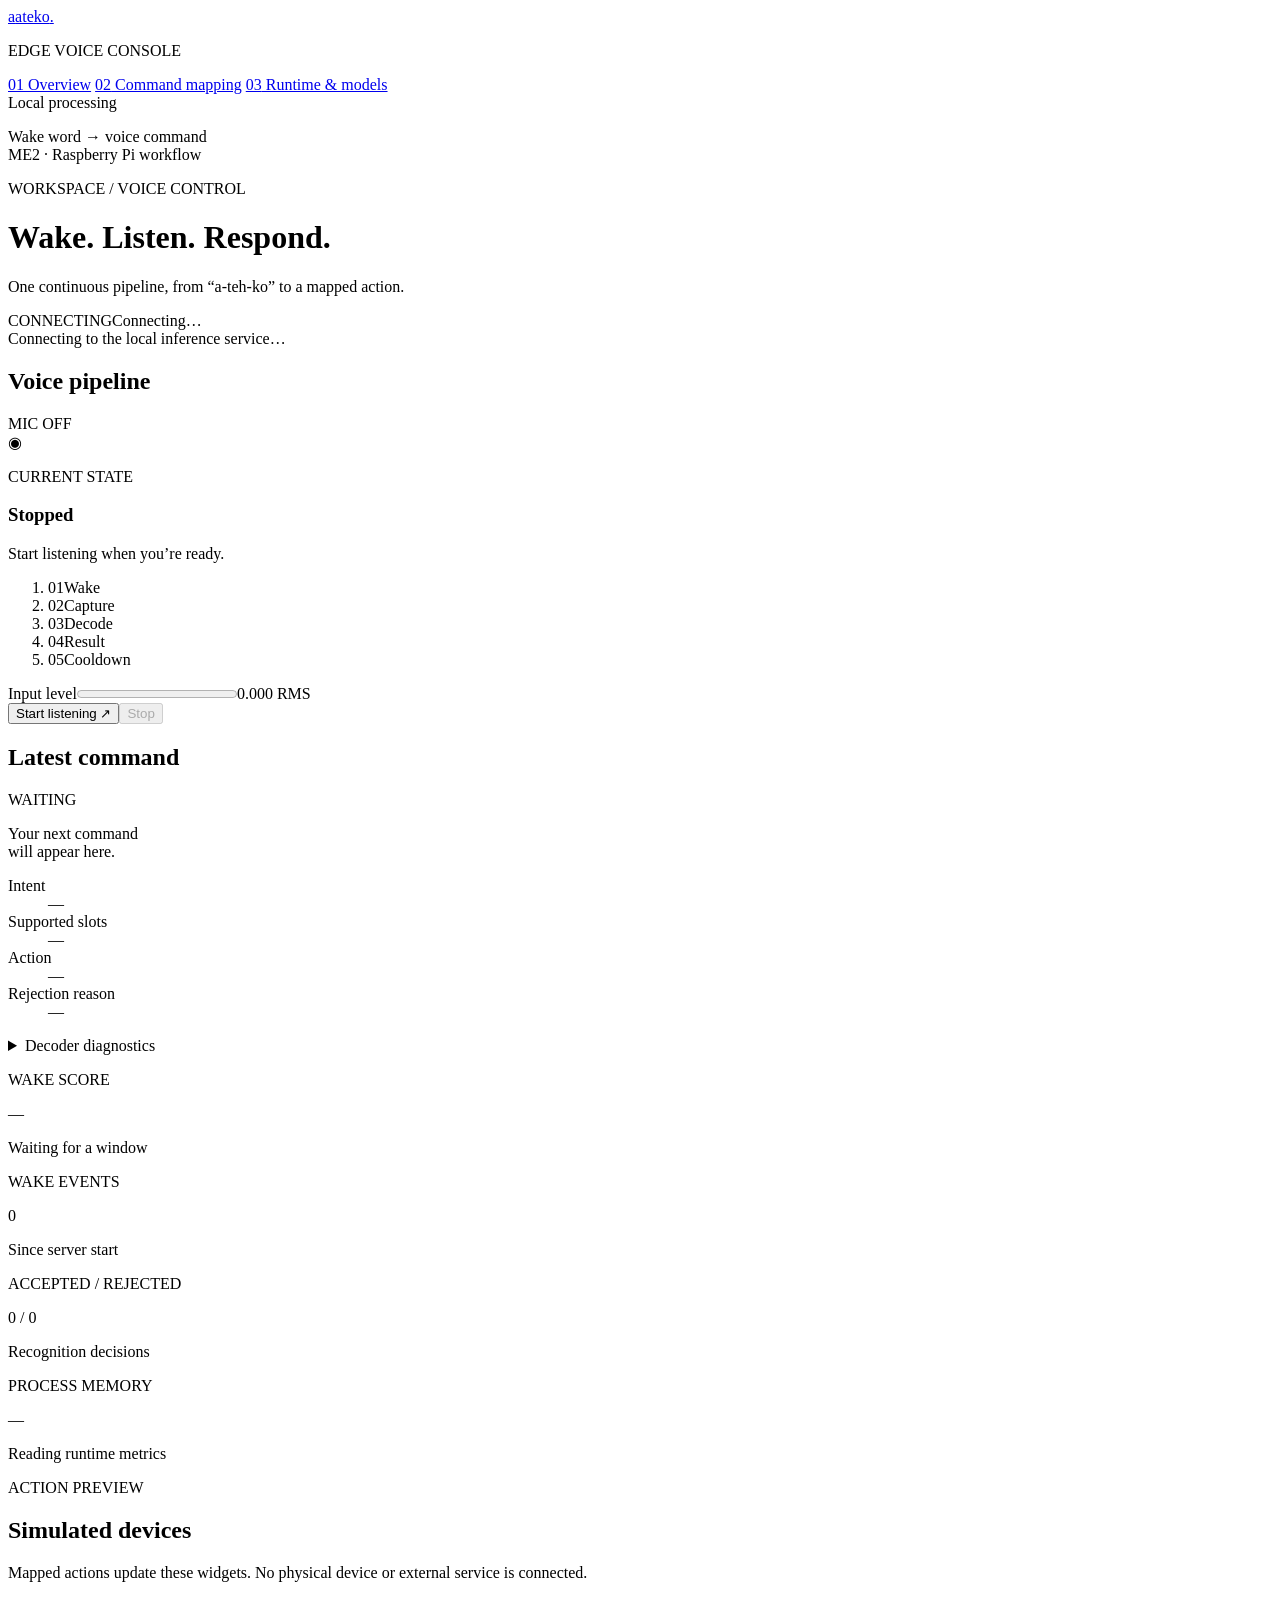
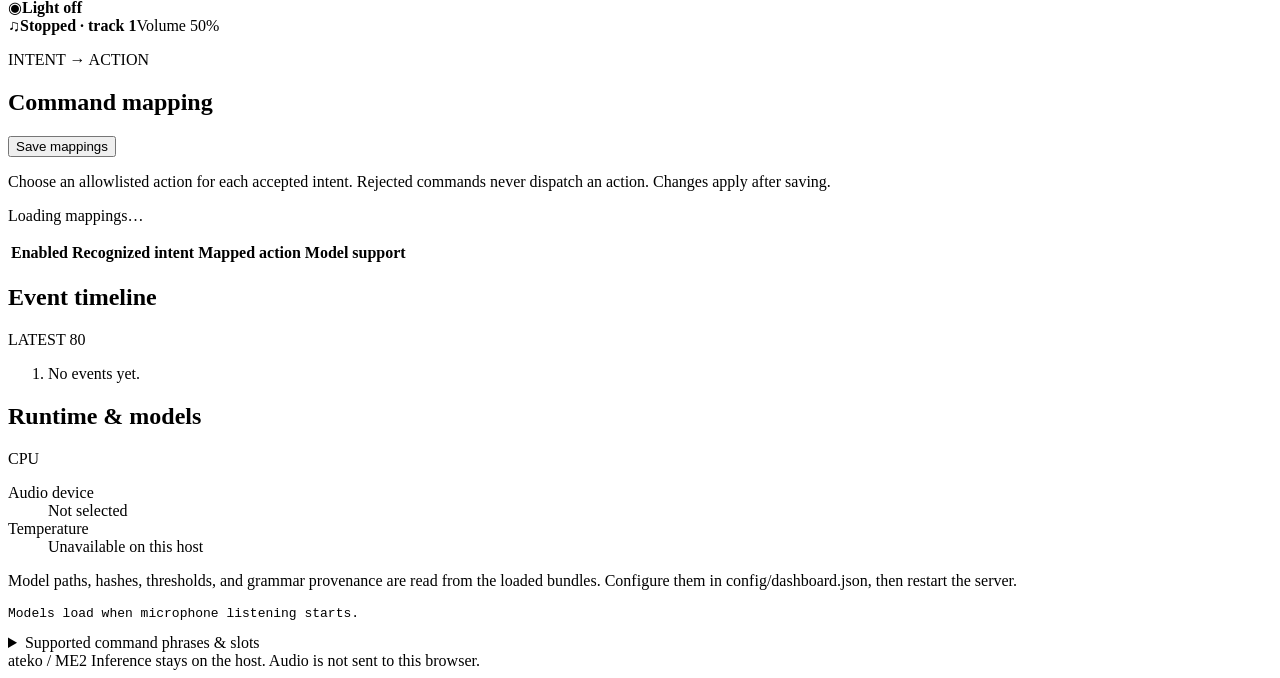
==== src/me2/dashboard_static/index.html @ 022452a9 "feat: add safe CTC trie and wake pipeline" ====
<!doctype html>
<html lang="en">
<head>
  <meta charset="utf-8">
  <meta name="viewport" content="width=device-width, initial-scale=1">
  <title>ateko · Voice control</title>
  <link rel="stylesheet" href="/dashboard.css">
  <script src="/dashboard.js" defer></script>
</head>
<body>
  <aside class="sidebar">
    <a class="brand" href="#overview"><span class="brand-icon">a</span>ateko<span class="brand-dot">.</span></a>
    <p class="eyebrow sidebar-label">EDGE VOICE CONSOLE</p>
    <nav aria-label="Dashboard sections">
      <a href="#overview"><span>01</span> Overview</a>
      <a href="#mapping"><span>02</span> Command mapping</a>
      <a href="#runtime"><span>03</span> Runtime &amp; models</a>
    </nav>
    <div class="sidebar-bottom">
      <span class="small-dot"></span> Local processing
      <p>Wake word → voice command<br>ME2 · Raspberry Pi workflow</p>
    </div>
  </aside>
  <main>
    <header id="overview">
      <div><p class="eyebrow">WORKSPACE / VOICE CONTROL</p><h1>Wake. Listen. Respond.</h1>
        <p class="subtitle">One continuous pipeline, from “a-teh-ko” to a mapped action.</p></div>
      <div class="connection"><span id="mode" class="badge">CONNECTING</span><span id="connection">Connecting…</span></div>
    </header>
    <div class="notice" id="notice">Connecting to the local inference service…</div>
    <div class="error" id="error" role="alert" hidden></div>
    <section class="overview-grid" aria-label="Live pipeline">
      <article class="pipeline card">
        <div class="card-heading"><h2>Voice pipeline</h2><span class="live-label" id="live-label">MIC OFF</span></div>
        <div class="state-display"><span class="orbit" aria-hidden="true">◉</span><div>
          <p class="eyebrow">CURRENT STATE</p><h3 id="state" aria-live="polite">Stopped</h3>
          <p id="state-detail">Start listening when you’re ready.</p></div></div>
        <ol class="stages" aria-label="Pipeline stages">
          <li data-state="LISTENING_FOR_WAKE"><span>01</span>Wake</li>
          <li data-state="CAPTURING_COMMAND"><span>02</span>Capture</li>
          <li data-state="DECODING"><span>03</span>Decode</li>
          <li data-state="ACCEPTED_OR_REJECTED"><span>04</span>Result</li>
          <li data-state="COOLDOWN"><span>05</span>Cooldown</li>
        </ol>
        <div class="audio-row"><label for="level">Input level</label><progress id="level" max="0.2" value="0"></progress><span id="rms">0.000 RMS</span></div>
        <div class="controls"><button id="start" type="button">Start listening <span>↗</span></button><button id="stop" class="secondary" type="button" disabled>Stop</button></div>
      </article>
      <article class="card result-card">
        <div class="card-heading"><h2>Latest command</h2><span id="result-badge" class="badge neutral">WAITING</span></div>
        <p id="transcript" class="transcript">Your next command<br>will appear here.</p>
        <dl class="result-data">
          <div><dt>Intent</dt><dd id="intent">—</dd></div>
          <div><dt>Supported slots</dt><dd id="slots">—</dd></div>
          <div><dt>Action</dt><dd id="action">—</dd></div>
          <div><dt>Rejection reason</dt><dd id="rejection">—</dd></div>
        </dl>
        <details><summary>Decoder diagnostics</summary><pre id="decoder">No result yet.</pre><p class="fine">Candidate posterior is relative to grammar candidates, not calibrated correctness.</p></details>
      </article>
    </section>
    <section class="stats" aria-label="Session metrics">
      <article class="card"><p class="eyebrow">WAKE SCORE</p><div class="stat-value" id="wake-score">—</div><p id="wake-detail">Waiting for a window</p></article>
      <article class="card"><p class="eyebrow">WAKE EVENTS</p><div class="stat-value" id="wake-count">0</div><p>Since server start</p></article>
      <article class="card"><p class="eyebrow">ACCEPTED / REJECTED</p><div class="stat-value" id="result-counts">0 <span>/ 0</span></div><p>Recognition decisions</p></article>
      <article class="card"><p class="eyebrow">PROCESS MEMORY</p><div class="stat-value" id="memory">—</div><p id="system-detail">Reading runtime metrics</p></article>
    </section>
    <section class="card demo-panel" id="demo-panel" hidden>
      <div><h2>Try the pipeline</h2><p>Send a synthetic wake + command. These examples exercise the state flow and mappings; they do not measure recognition quality.</p></div>
      <div class="demo-controls"><label class="sr-only" for="demo-intent">Example intent</label><select id="demo-intent"></select><button id="demo-send" type="button">Send example</button><button id="demo-reject" type="button" class="light">Try rejection</button></div>
    </section>
    <section class="card devices-panel" aria-label="Simulated devices">
      <div><p class="eyebrow">ACTION PREVIEW</p><h2>Simulated devices</h2><p>Mapped actions update these widgets. No physical device or external service is connected.</p></div>
      <div class="device-widgets"><div><span class="lamp" id="lamp" aria-hidden="true">◉</span><strong id="light-state">Light off</strong></div><div><span class="music" aria-hidden="true">♫</span><strong id="player-state">Stopped · track 1</strong><span id="volume-state">Volume 50%</span></div></div>
    </section>
    <section class="card" id="mapping">
      <div class="card-heading"><div><p class="eyebrow">INTENT → ACTION</p><h2>Command mapping</h2></div><button id="save-mappings" type="button" class="light">Save mappings</button></div>
      <p class="section-description">Choose an allowlisted action for each accepted intent. Rejected commands never dispatch an action. Changes apply after saving.</p>
      <p id="mapping-feedback" role="status" class="fine">Loading mappings…</p>
      <div class="table-scroll"><table><thead><tr><th scope="col">Enabled</th><th scope="col">Recognized intent</th><th scope="col">Mapped action</th><th scope="col">Model support</th></tr></thead><tbody id="mapping-rows"></tbody></table></div>
    </section>
    <section class="runtime-grid" id="runtime">
      <article class="card"><div class="card-heading"><h2>Event timeline</h2><span class="badge neutral">LATEST 80</span></div><ol id="events" class="events"><li>No events yet.</li></ol></article>
      <article class="card"><div class="card-heading"><h2>Runtime &amp; models</h2><span class="badge neutral">CPU</span></div><dl class="result-data"><div><dt>Audio device</dt><dd id="input-device">Not selected</dd></div><div><dt>Temperature</dt><dd id="temperature">Unavailable on this host</dd></div></dl><p class="fine">Model paths, hashes, thresholds, and grammar provenance are read from the loaded bundles. Configure them in config/dashboard.json, then restart the server.</p><pre id="models">Models load when microphone listening starts.</pre><details><summary>Supported command phrases &amp; slots</summary><pre id="grammar">No live grammar loaded.</pre></details></article>
    </section>
    <footer>ateko / ME2 <span>Inference stays on the host. Audio is not sent to this browser.</span></footer>
  </main>
</body>
</html>
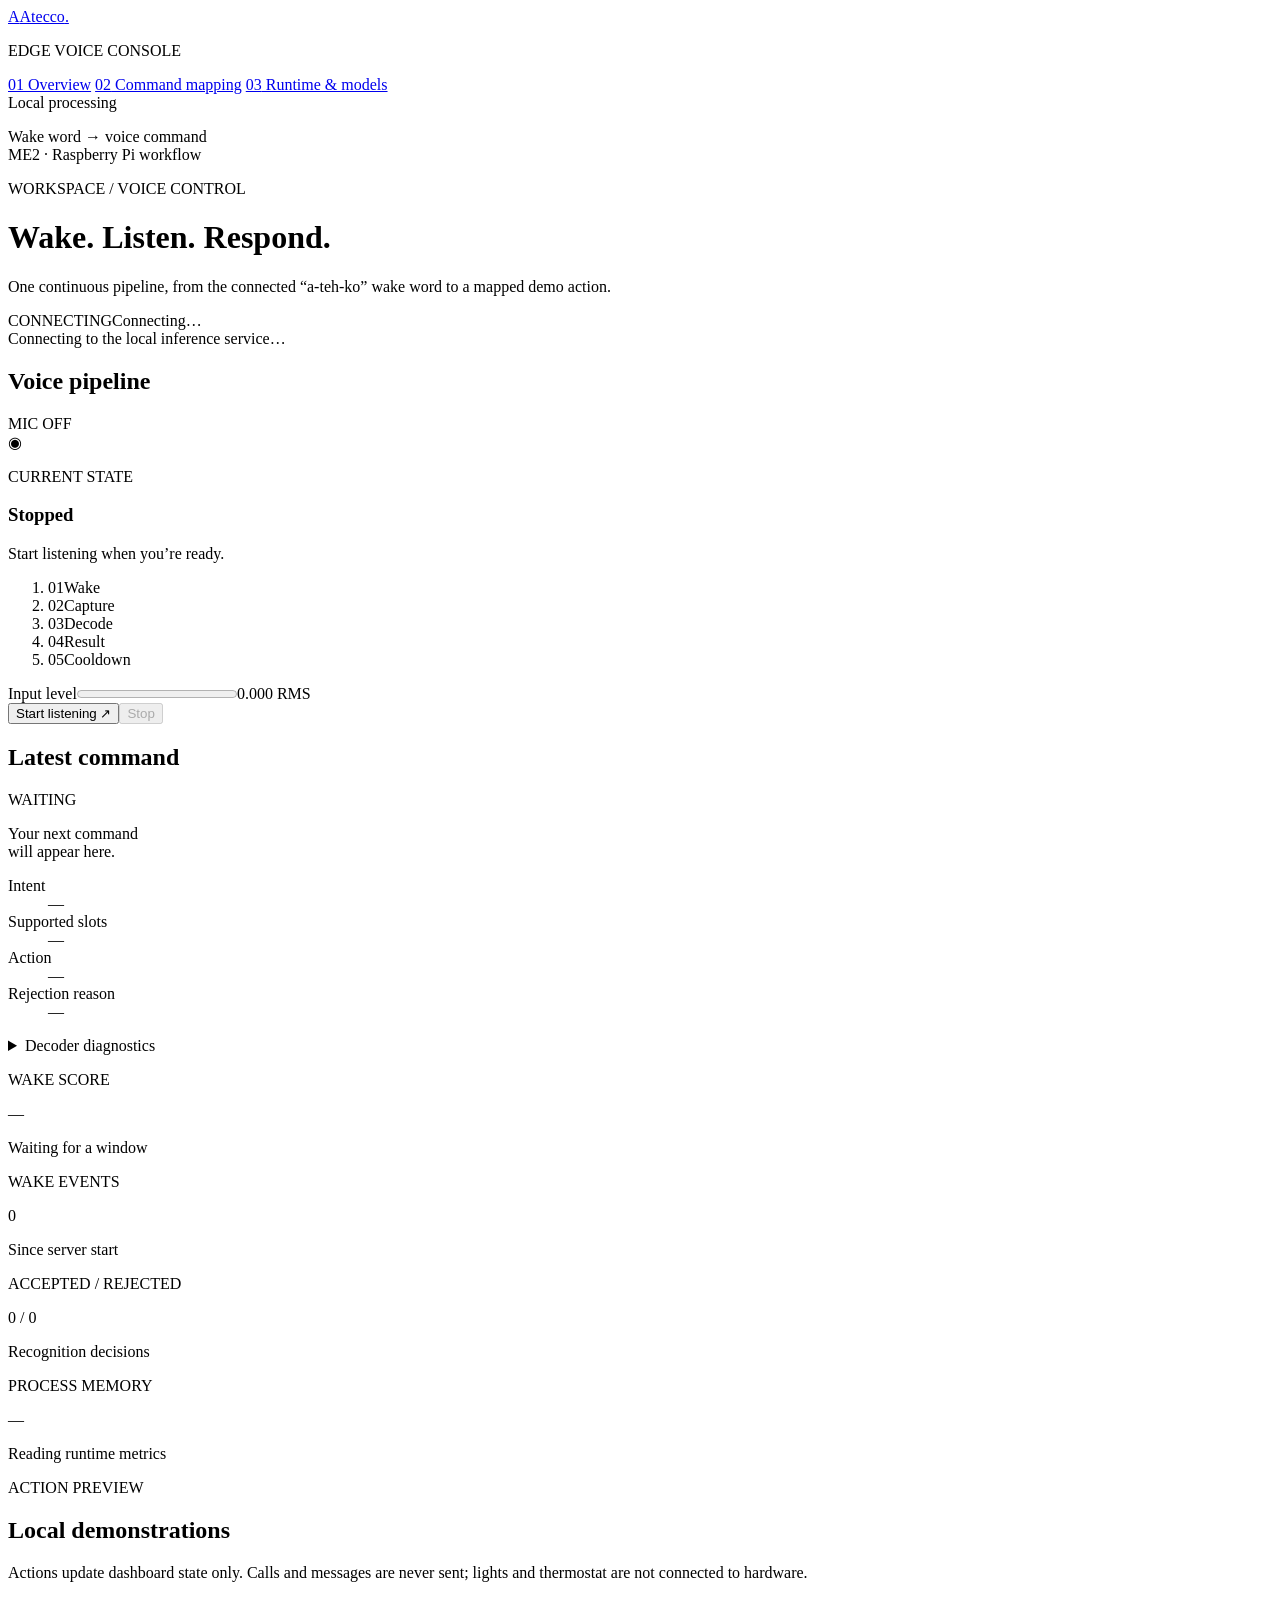
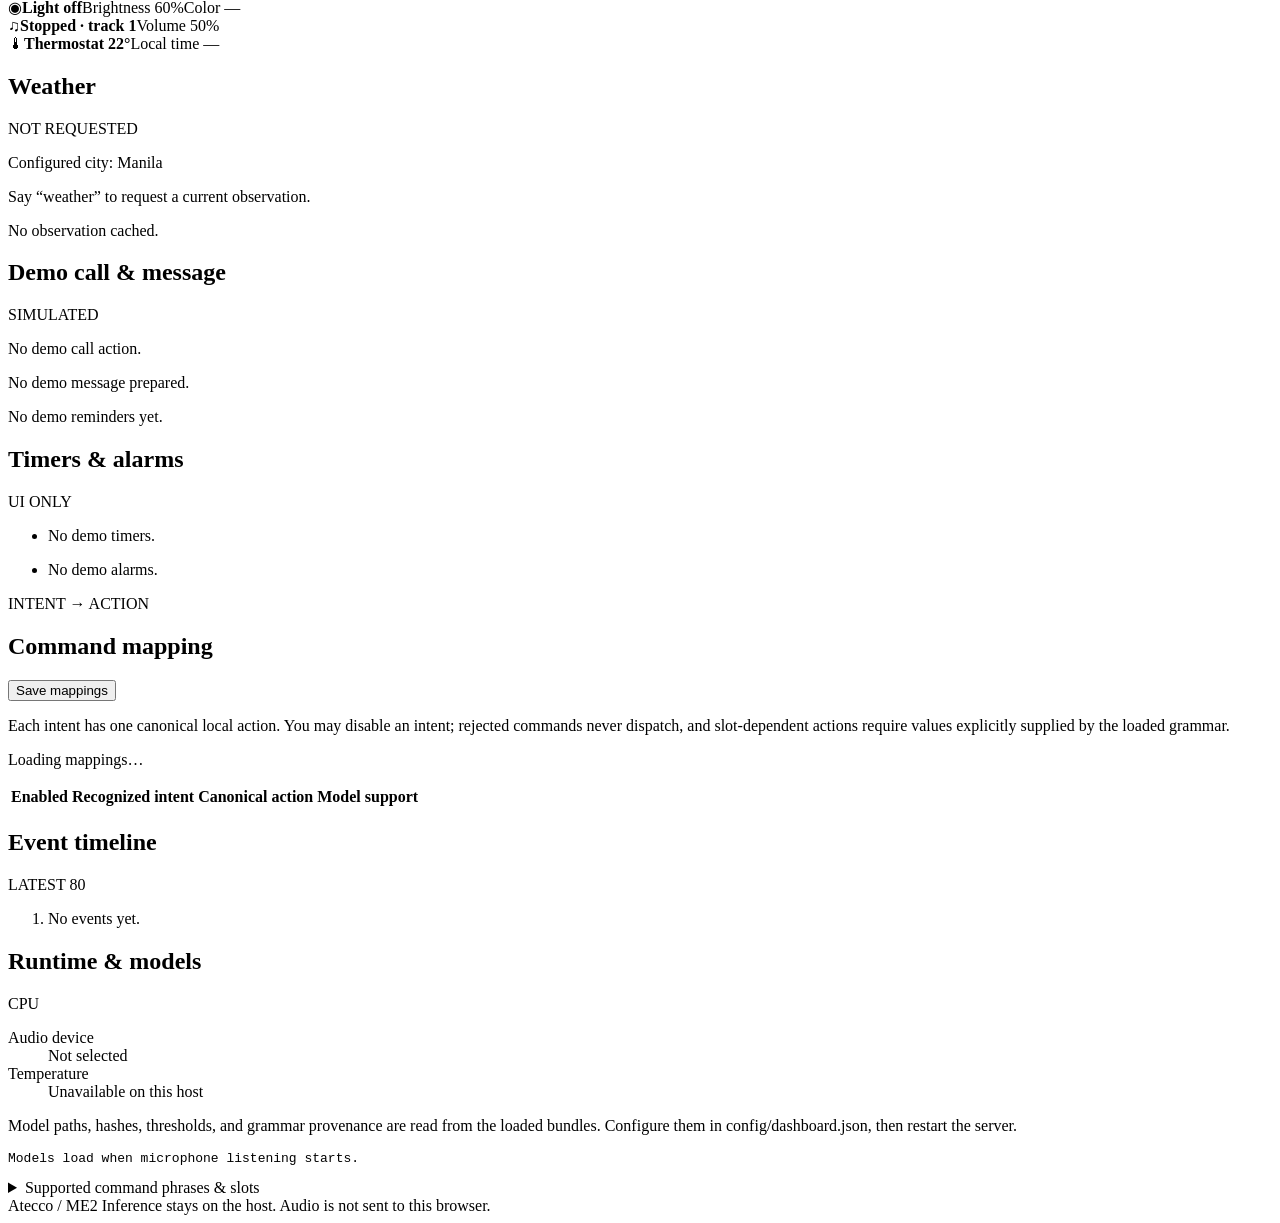
==== commit 20f793d4: "Implement safe Atecco dashboard action mapping" ====
--- a/src/me2/dashboard_static/index.html
+++ b/src/me2/dashboard_static/index.html
@@ -3,13 +3,14 @@
 <head>
   <meta charset="utf-8">
   <meta name="viewport" content="width=device-width, initial-scale=1">
-  <title>ateko · Voice control</title>
+  <title>Atecco · Voice control</title>
   <link rel="stylesheet" href="/dashboard.css">
+  <link rel="stylesheet" href="/dashboard-actions.css">
   <script src="/dashboard.js" defer></script>
 </head>
 <body>
   <aside class="sidebar">
-    <a class="brand" href="#overview"><span class="brand-icon">a</span>ateko<span class="brand-dot">.</span></a>
+    <a class="brand" href="#overview"><span class="brand-icon">A</span>Atecco<span class="brand-dot">.</span></a>
     <p class="eyebrow sidebar-label">EDGE VOICE CONSOLE</p>
     <nav aria-label="Dashboard sections">
       <a href="#overview"><span>01</span> Overview</a>
@@ -24,7 +25,7 @@
   <main>
     <header id="overview">
       <div><p class="eyebrow">WORKSPACE / VOICE CONTROL</p><h1>Wake. Listen. Respond.</h1>
-        <p class="subtitle">One continuous pipeline, from “a-teh-ko” to a mapped action.</p></div>
+        <p class="subtitle">One continuous pipeline, from the connected “a-teh-ko” wake word to a mapped demo action.</p></div>
       <div class="connection"><span id="mode" class="badge">CONNECTING</span><span id="connection">Connecting…</span></div>
     </header>
     <div class="notice" id="notice">Connecting to the local inference service…</div>
@@ -67,21 +68,44 @@
       <div><h2>Try the pipeline</h2><p>Send a synthetic wake + command. These examples exercise the state flow and mappings; they do not measure recognition quality.</p></div>
       <div class="demo-controls"><label class="sr-only" for="demo-intent">Example intent</label><select id="demo-intent"></select><button id="demo-send" type="button">Send example</button><button id="demo-reject" type="button" class="light">Try rejection</button></div>
     </section>
-    <section class="card devices-panel" aria-label="Simulated devices">
-      <div><p class="eyebrow">ACTION PREVIEW</p><h2>Simulated devices</h2><p>Mapped actions update these widgets. No physical device or external service is connected.</p></div>
-      <div class="device-widgets"><div><span class="lamp" id="lamp" aria-hidden="true">◉</span><strong id="light-state">Light off</strong></div><div><span class="music" aria-hidden="true">♫</span><strong id="player-state">Stopped · track 1</strong><span id="volume-state">Volume 50%</span></div></div>
+    <section class="card devices-panel" aria-label="Dashboard action preview">
+      <div><p class="eyebrow">ACTION PREVIEW</p><h2>Local demonstrations</h2><p>Actions update dashboard state only. Calls and messages are never sent; lights and thermostat are not connected to hardware.</p></div>
+      <div class="device-widgets">
+        <div><span class="lamp" id="lamp" aria-hidden="true">◉</span><strong id="light-state">Light off</strong><span id="brightness-state">Brightness 60%</span><span id="color-state">Color —</span></div>
+        <div><span class="music" aria-hidden="true">♫</span><strong id="player-state">Stopped · track 1</strong><span id="volume-state">Volume 50%</span></div>
+        <div><span aria-hidden="true">🌡</span><strong id="thermostat-state">Thermostat 22°</strong><span id="time-state">Local time —</span></div>
+      </div>
+    </section>
+    <section class="overview-grid action-grid">
+      <article class="card">
+        <div class="card-heading"><h2>Weather</h2><span id="weather-status" class="badge neutral">NOT REQUESTED</span></div>
+        <p id="weather-location">Configured city: Manila</p>
+        <p id="weather-current">Say “weather” to request a current observation.</p>
+        <p id="weather-observed" class="fine">No observation cached.</p>
+      </article>
+      <article class="card">
+        <div class="card-heading"><h2>Demo call &amp; message</h2><span class="badge neutral">SIMULATED</span></div>
+        <p id="call-state">No demo call action.</p>
+        <p id="message-state">No demo message prepared.</p>
+        <p id="reminder-state" class="fine">No demo reminders yet.</p>
+      </article>
+      <article class="card">
+        <div class="card-heading"><h2>Timers &amp; alarms</h2><span class="badge neutral">UI ONLY</span></div>
+        <ul id="timer-list" class="action-list"><li>No demo timers.</li></ul>
+        <ul id="alarm-list" class="action-list"><li>No demo alarms.</li></ul>
+      </article>
     </section>
     <section class="card" id="mapping">
       <div class="card-heading"><div><p class="eyebrow">INTENT → ACTION</p><h2>Command mapping</h2></div><button id="save-mappings" type="button" class="light">Save mappings</button></div>
-      <p class="section-description">Choose an allowlisted action for each accepted intent. Rejected commands never dispatch an action. Changes apply after saving.</p>
+      <p class="section-description">Each intent has one canonical local action. You may disable an intent; rejected commands never dispatch, and slot-dependent actions require values explicitly supplied by the loaded grammar.</p>
       <p id="mapping-feedback" role="status" class="fine">Loading mappings…</p>
-      <div class="table-scroll"><table><thead><tr><th scope="col">Enabled</th><th scope="col">Recognized intent</th><th scope="col">Mapped action</th><th scope="col">Model support</th></tr></thead><tbody id="mapping-rows"></tbody></table></div>
+      <div class="table-scroll"><table><thead><tr><th scope="col">Enabled</th><th scope="col">Recognized intent</th><th scope="col">Canonical action</th><th scope="col">Model support</th></tr></thead><tbody id="mapping-rows"></tbody></table></div>
     </section>
     <section class="runtime-grid" id="runtime">
       <article class="card"><div class="card-heading"><h2>Event timeline</h2><span class="badge neutral">LATEST 80</span></div><ol id="events" class="events"><li>No events yet.</li></ol></article>
       <article class="card"><div class="card-heading"><h2>Runtime &amp; models</h2><span class="badge neutral">CPU</span></div><dl class="result-data"><div><dt>Audio device</dt><dd id="input-device">Not selected</dd></div><div><dt>Temperature</dt><dd id="temperature">Unavailable on this host</dd></div></dl><p class="fine">Model paths, hashes, thresholds, and grammar provenance are read from the loaded bundles. Configure them in config/dashboard.json, then restart the server.</p><pre id="models">Models load when microphone listening starts.</pre><details><summary>Supported command phrases &amp; slots</summary><pre id="grammar">No live grammar loaded.</pre></details></article>
     </section>
-    <footer>ateko / ME2 <span>Inference stays on the host. Audio is not sent to this browser.</span></footer>
+    <footer>Atecco / ME2 <span>Inference stays on the host. Audio is not sent to this browser.</span></footer>
   </main>
 </body>
 </html>
